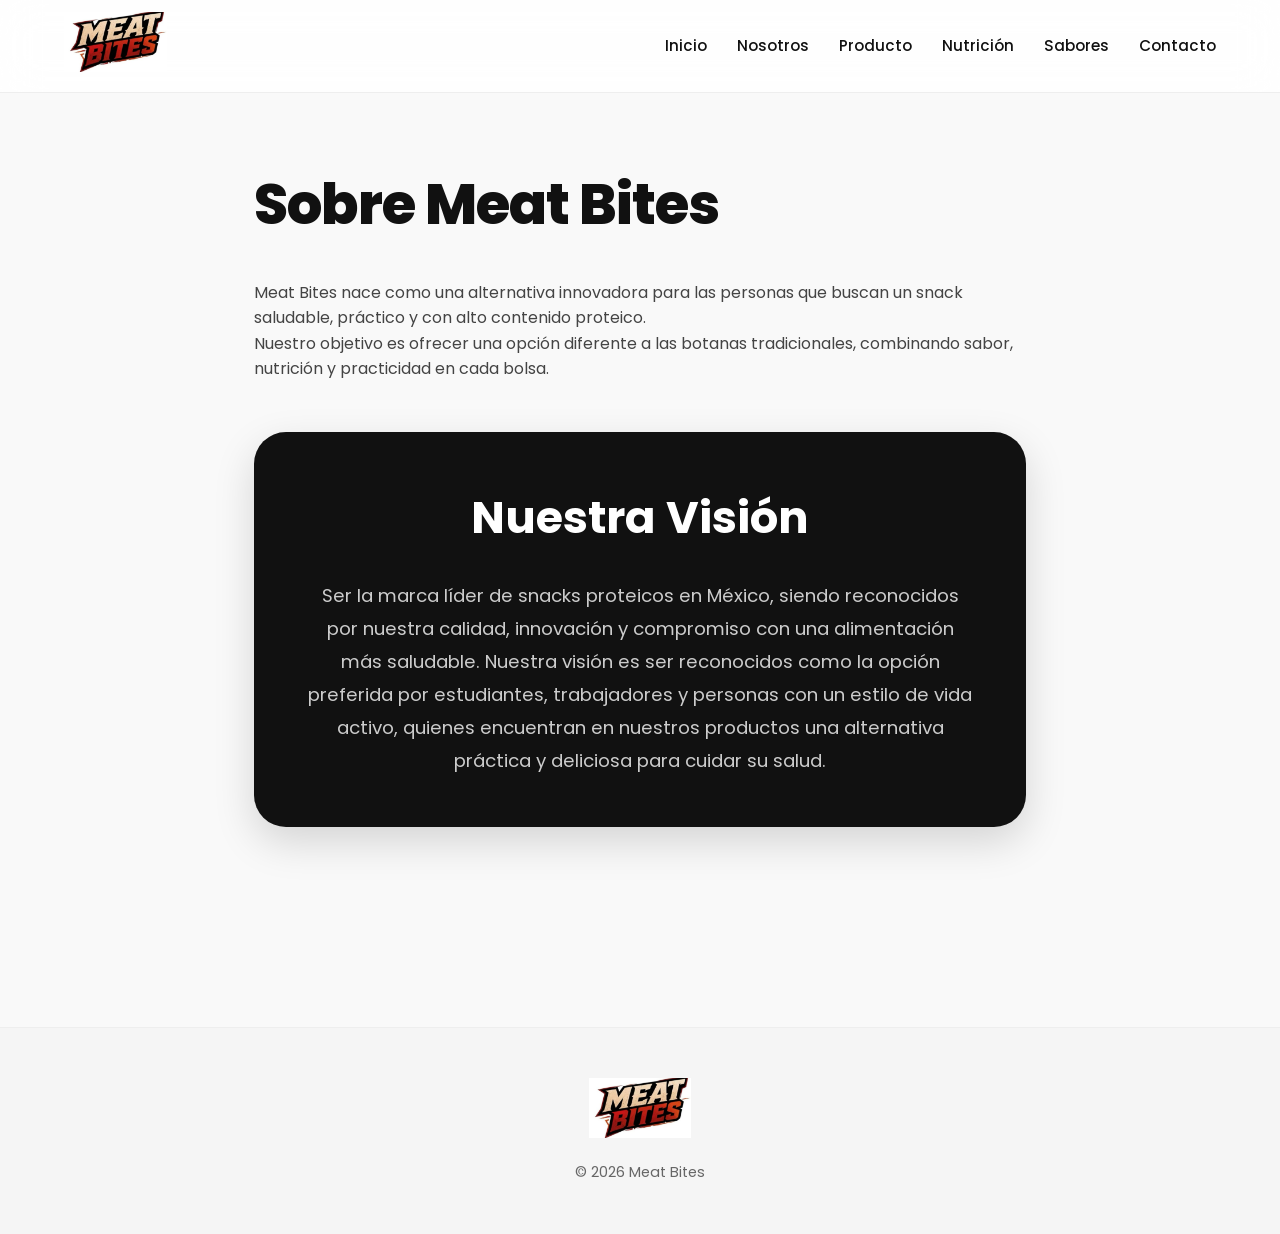
==== nosotros.html @ 0885909f "Se agregaron los cambios" ====
<!DOCTYPE html>
<html lang="es">
<head>
    <meta charset="UTF-8">
    <meta name="viewport" content="width=device-width, initial-scale=1.0">
    <title>Nosotros | Meat Bites</title>
    <link rel="stylesheet" href="style.css">
    <link href="https://fonts.googleapis.com/css2?family=Poppins:wght@300;400;500;600;700;800&display=swap" rel="stylesheet">
</head>
<body>

    <header>
        <nav>
            <div class="logo">
                <img src="logo.png" alt="Meat Bites">
            </div>
            <ul>
                <li><a href="index.html">Inicio</a></li>
                <li><a href="nosotros.html">Nosotros</a></li>
                <li><a href="producto.html">Producto</a></li>
                <li><a href="nutricion.html">Nutrición</a></li>
                <li><a href="sabores.html">Sabores</a></li>
                <li><a href="contacto.html">Contacto</a></li>
            </ul>
        </nav>
    </header>

    <main class="page">
        <h1>Sobre Meat Bites</h1>
        <p>Meat Bites nace como una alternativa innovadora para las personas que buscan un snack saludable, práctico y con alto contenido proteico.</p>
        <p>Nuestro objetivo es ofrecer una opción diferente a las botanas tradicionales, combinando sabor, nutrición y practicidad en cada bolsa.</p>
        
        <div class="vision">
            <h2>Nuestra Visión</h2>
            <p>Ser la marca líder de snacks proteicos en México, siendo reconocidos por nuestra calidad, innovación y compromiso con una alimentación más saludable. Nuestra visión es ser reconocidos como la opción preferida por estudiantes, trabajadores y personas con un estilo de vida activo, quienes encuentran en nuestros productos una alternativa práctica y deliciosa para cuidar su salud. </p>
        </div>
    </main>

    <footer>
        <img src="logo.png" alt="logo">
        <p>© 2026 Meat Bites</p>
    </footer>

</body>
</html>
---- style.css ----
@import url('https://fonts.googleapis.com/css2?family=Poppins:wght@300;400;500;600;700;800&display=swap');

:root {
    --primary: #d92323;
    --primary-hover: #b51c1c;
    --dark: #111111;
    --text: #444444;
    --light-bg: #f9f9f9;
    --card-bg: #ffffff;
    --border: #eeeeee;
    --shadow: rgba(0, 0, 0, 0.05);
    --transition: all 0.3s cubic-bezier(0.25, 0.8, 0.25, 1);
}

*{
    margin: 0;
    padding: 0;
    box-sizing: border-box;
    font-family: 'Poppins', sans-serif;
}

html{
    scroll-behavior: smooth;
}

body{
    background: var(--light-bg);
    color: var(--text);
    line-height: 1.6;
}

/* ===================== */
/* CABEZA */
/* ===================== */

header{
    position: fixed;
    top: 0;
    width: 100%;
    z-index: 1000;
    background: rgba(255, 255, 255, 0.85);
    backdrop-filter: blur(20px);
    -webkit-backdrop-filter: blur(20px);
    border-bottom: 1px solid var(--border);
}

nav{
    max-width: 1300px;
    margin: auto;
    padding: 12px 5%;
    display: flex;
    justify-content: space-between;
    align-items: center;
}

.logo img{
    height: 60px;
    width: auto;
    object-fit: contain;
    transition: var(--transition);
}

nav ul{
    display: flex;
    list-style: none;
    gap: 30px;
}

nav ul li a{
    text-decoration: none;
    color: var(--dark);
    font-weight: 500;
    font-size: 0.95rem;
    transition: var(--transition);
    position: relative;
    padding: 5px 0;
}

nav ul li a::after {
    content: '';
    position: absolute;
    bottom: 0;
    left: 0;
    width: 0;
    height: 2px;
    background: var(--primary);
    transition: var(--transition);
}

nav ul li a:hover::after {
    width: 100%;
}

nav ul li a:hover{
    color: var(--primary);
}

/* ===================== */
/* HERO */
/* ===================== */

.hero{
    min-height: 90vh;
    background: radial-gradient(circle at cubic-bezier(0.1, 0, 0, 1), #ffffff 0%, #f4f4f4 100%);
    display: flex;
    justify-content: center;
    align-items: center;
    text-align: center;
    padding: 140px 20px 80px;
}

.hero-content{
    max-width: 800px;
}

.hero h1{
    font-size: 4.5rem;
    font-weight: 800;
    color: var(--dark);
    line-height: 1.1;
    margin-bottom: 20px;
    letter-spacing: -1px;
}

.hero p{
    font-size: 1.4rem;
    color: var(--text);
    margin-bottom: 40px;
    font-weight: 300;
}

.btn{
    display: inline-block;
    padding: 16px 40px;
    background: var(--primary);
    color: white;
    text-decoration: none;
    border-radius: 50px;
    font-weight: 600;
    letter-spacing: 0.5px;
    box-shadow: 0 8px 25px rgba(217, 35, 35, 0.2);
    transition: var(--transition);
}

.btn:hover{
    background: var(--primary-hover);
    transform: translateY(-3px);
    box-shadow: 0 12px 30px rgba(217, 35, 35, 0.3.5);
}

/* ===================== */
/* ESTADISTICAS */
/* ===================== */

.stats{
    max-width: 1200px;
    margin: -50px auto 0;
    padding: 0 5%;
    display: grid;
    grid-template-columns: repeat(4, 1fr);
    gap: 25px;
    position: relative;
    z-index: 10;
}

.stat{
    background: var(--card-bg);
    border-radius: 24px;
    padding: 35px 20px;
    text-align: center;
    box-shadow: 0 10px 40px rgba(0,0,0,0.04);
    border: 1px solid rgba(0,0,0,0.01);
    transition: var(--transition);
}

.stat:hover{
    transform: translateY(-8px);
    box-shadow: 0 15px 40px rgba(0,0,0,0.08);
}

.stat h2{
    font-size: 3.2rem;
    font-weight: 800;
    color: var(--primary);
    margin-bottom: 5px;
    letter-spacing: -1px;
}

.stat p{
    color: var(--text);
    font-weight: 500;
    font-size: 0.95rem;
}

/* ===================== */
/* SOBRE NOSOTROS */
/* ===================== */

.about{
    padding: 120px 5%;
    background: transparent;
}

.container{
    max-width: 1000px;
    margin: auto;
    text-align: center;
}

.text h2, .vision h2{
    font-size: 2.8rem;
    color: var(--dark);
    margin-bottom: 25px;
    font-weight: 700;
}

.text p, .vision p{
    color: var(--text);
    font-size: 1.15rem;
    line-height: 1.8;
    margin-bottom: 35px;
}

.btn-outline{
    display: inline-block;
    text-decoration: none;
    border: 2px solid var(--primary);
    color: var(--primary);
    padding: 14px 35px;
    border-radius: 50px;
    font-weight: 600;
    transition: var(--transition);
}

.btn-outline:hover{
    background: var(--primary);
    color: white;
    box-shadow: 0 8px 25px rgba(217, 35, 35, 0.15);
}

/* ===================== */
/* CARTAS */
/* ===================== */

.flavors{
    padding: 100px 5% 120px;
}

.flavors h2{
    font-size: 2.8rem;
    margin-bottom: 50px;
    text-align: center;
    color: var(--dark);
}

.cards{
    display: flex;
    justify-content: center;
    gap: 30px;
    flex-wrap: wrap;
    max-width: 1200px;
    margin: auto;
}

.card{
    flex: 1;
    min-width: 280px;
    max-width: 400px;
    background: var(--card-bg);
    padding: 45px 35px;
    border-radius: 24px;
    box-shadow: 0 10px 40px var(--shadow);
    border: 1px solid rgba(0,0,0,0.02);
    transition: var(--transition);
}

.card:hover{
    transform: translateY(-10px);
    box-shadow: 0 20px 45px rgba(0, 0, 0, 0.08);
}

.card h2, .card h3{
    font-size: 1.8rem;
    margin-bottom: 15px;
    color: var(--dark);
}

.card p{
    color: var(--text);
    font-size: 1rem;
    line-height: 1.6;
}

/* ===================== */
/* DISEÑO INTERNO DE PAGINA */
/* ===================== */

.page{
    max-width: 900px;
    margin: auto;
    padding: 160px 5% 120px;
}

.page h1{
    font-size: 3.5rem;
    font-weight: 800;
    color: var(--dark);
    margin-bottom: 30px;
    letter-spacing: -1px;
}

.features{
    margin-top: 50px;
    display: grid;
    grid-template-columns: repeat(2, 1fr);
    gap: 25px;
}

.feature{
    background: var(--card-bg);
    padding: 35px;
    border-radius: 20px;
    box-shadow: 0 5px 25px var(--shadow);
    border-left: 4px solid var(--primary);
    transition: var(--transition);
}

.feature:hover{
    transform: translateX(5px);
    box-shadow: 0 10px 30px var(--shadow);
}

.feature h3{
    color: var(--dark);
    font-size: 1.2rem;
}

.vision {
    margin-top: 50px;
    background: var(--dark);
    color: white;
    padding: 50px;
    border-radius: 32px;
    text-align: center;
    box-shadow: 0 15px 40px rgba(0,0,0,0.15);
}

.vision h2 { color: white; }
.vision p { color: #ccc; margin-bottom: 0; }

table{
    width: 100%;
    border-collapse: separate;
    border-spacing: 0;
    margin-top: 40px;
    background: var(--card-bg);
    border-radius: 16px;
    overflow: hidden;
    box-shadow: 0 10px 30px var(--shadow);
}

th{
    background: var(--dark);
    color: white;
    font-weight: 600;
    text-transform: uppercase;
    font-size: 0.85rem;
    letter-spacing: 1px;
}

th, td{
    padding: 20px;
    text-align: left;
    border-bottom: 1px solid var(--border);
}

tr:last-child td {
    border-bottom: none;
}

tr:nth-child(even) td {
    background: #fafafa;
}

/* ===================== */
/* CONTACTO */
/* ===================== */

.page:has(.contact-grid) {
    max-width: 1100px;
}

.contact-grid{
    display: grid;
    grid-template-columns: 1fr 1.2fr;
    gap: 50px;
    margin-top: 40px;
}

/* Columna de tarjetas informativas */
.contact-details {
    display: grid;
    grid-template-columns: 1fr;
    gap: 20px;
}

.contact-grid div:not(.contact-details) {
    background: var(--card-bg);
    padding: 30px;
    border-radius: 20px;
    box-shadow: 0 5px 25px var(--shadow);
}

.contact-grid h3{
    margin-bottom: 8px;
    font-size: 1.1rem;
    color: var(--dark);
}

.contact-grid p {
    margin-bottom: 0;
    font-size: 1rem;
}

form{
    background: var(--card-bg);
    padding: 40px;
    border-radius: 28px;
    box-shadow: 0 15px 45px var(--shadow);
    display: flex;
    flex-direction: column;
    gap: 20px;
}

input, textarea{
    width: 100%;
    padding: 16px 20px;
    border: 1px solid #e0e0e0;
    background: #fcfcfc;
    border-radius: 12px;
    font-size: 0.95rem;
    color: var(--dark);
    transition: var(--transition);
}

input:focus, textarea:focus{
    outline: none;
    border-color: var(--primary);
    background: white;
    box-shadow: 0 0 0 4px rgba(217, 35, 35, 0.1);
}

textarea{
    min-height: 140px;
    resize: vertical;
}

button{
    background: var(--primary);
    color: white;
    border: none;
    padding: 16px;
    border-radius: 12px;
    cursor: pointer;
    font-size: 1rem;
    font-weight: 600;
    transition: var(--transition);
    box-shadow: 0 5px 15px rgba(217, 35, 35, 0.15);
}

button:hover{
    background: var(--primary-hover);
    transform: translateY(-2px);
    box-shadow: 0 8px 20px rgba(217, 35, 35, 0.25);
}

/* ===================== */
/* COMIDA */
/* ===================== */

footer{
    background: #f5f5f5;
    text-align: center;
    padding: 50px 20px;
    margin-top: 80px;
    border-top: 1px solid var(--border);
}

footer img{
    height: 60px; 
    width: auto;
    object-fit: contain;
    margin-bottom: 15px;
}

footer p{
    color: #666666;
    font-size: 0.9rem;
}

/* ===================== */
/* DISEÑO RESPONSIVO */
/* ===================== */

@media(max-width:1024px){
    .stats{
        grid-template-columns: repeat(2, 1fr);
        margin-top: 0;
        padding: 50px 5% 0;
    }
    
    .contact-grid {
        grid-template-columns: 1fr;
        gap: 40px;
    }
}

@media(max-width:768px){
    nav{
        flex-direction: column;
        gap: 15px;
        padding: 15px 5%;
    }

    nav ul{
        gap: 20px;
        flex-wrap: wrap;
        justify-content: center;
    }

    .hero h1{
        font-size: 3rem;
    }

    .page h1{
        font-size: 2.6rem;
    }

    .features{
        grid-template-columns: 1fr;
    }

    .stats{
        grid-template-columns: 1fr;
    }
    
    .vision {
        padding: 35px 20px;
    }
}

/* ===================== */
/* GALERÍA DE PRODUCTOS */
/* ===================== */

.product-gallery {
    display: grid;
    grid-template-columns: repeat(2, 1fr);
    gap: 30px;
    margin: 40px 0 60px;
}

.product-item {
    background: var(--card-bg);
    border-radius: 24px;
    overflow: hidden;
    box-shadow: 0 10px 40px var(--shadow);
    transition: var(--transition);
    border: 1px solid rgba(0,0,0,0.01);
}

.product-item:hover {
    transform: translateY(-8px);
    box-shadow: 0 20px 45px rgba(0, 0, 0, 0.08);
}

.product-item img {
    width: 100%;
    height: 350px;
    object-fit: cover; /* Esto hace que la foto se recorte perfectamente al espacio sin deformarse */
    display: block;
    background-color: #f0f0f0; /* Color gris de fondo mientras carga la imagen */
}

.product-info {
    padding: 30px;
}

.product-info h3 {
    font-size: 1.5rem;
    color: var(--dark);
    margin-bottom: 10px;
}

.product-info p {
    font-size: 0.95rem;
    color: var(--text);
    margin-bottom: 0;
    line-height: 1.6;
}

/* Responsive para celulares */
@media(max-width: 768px) {
    .product-gallery {
        grid-template-columns: 1fr; /* En celulares se pone una imagen arriba de la otra */
        gap: 20px;
    }
    
    .product-item img {
        height: 280px; /* Reducimos un poco la altura en pantallas chicas */
    }
}
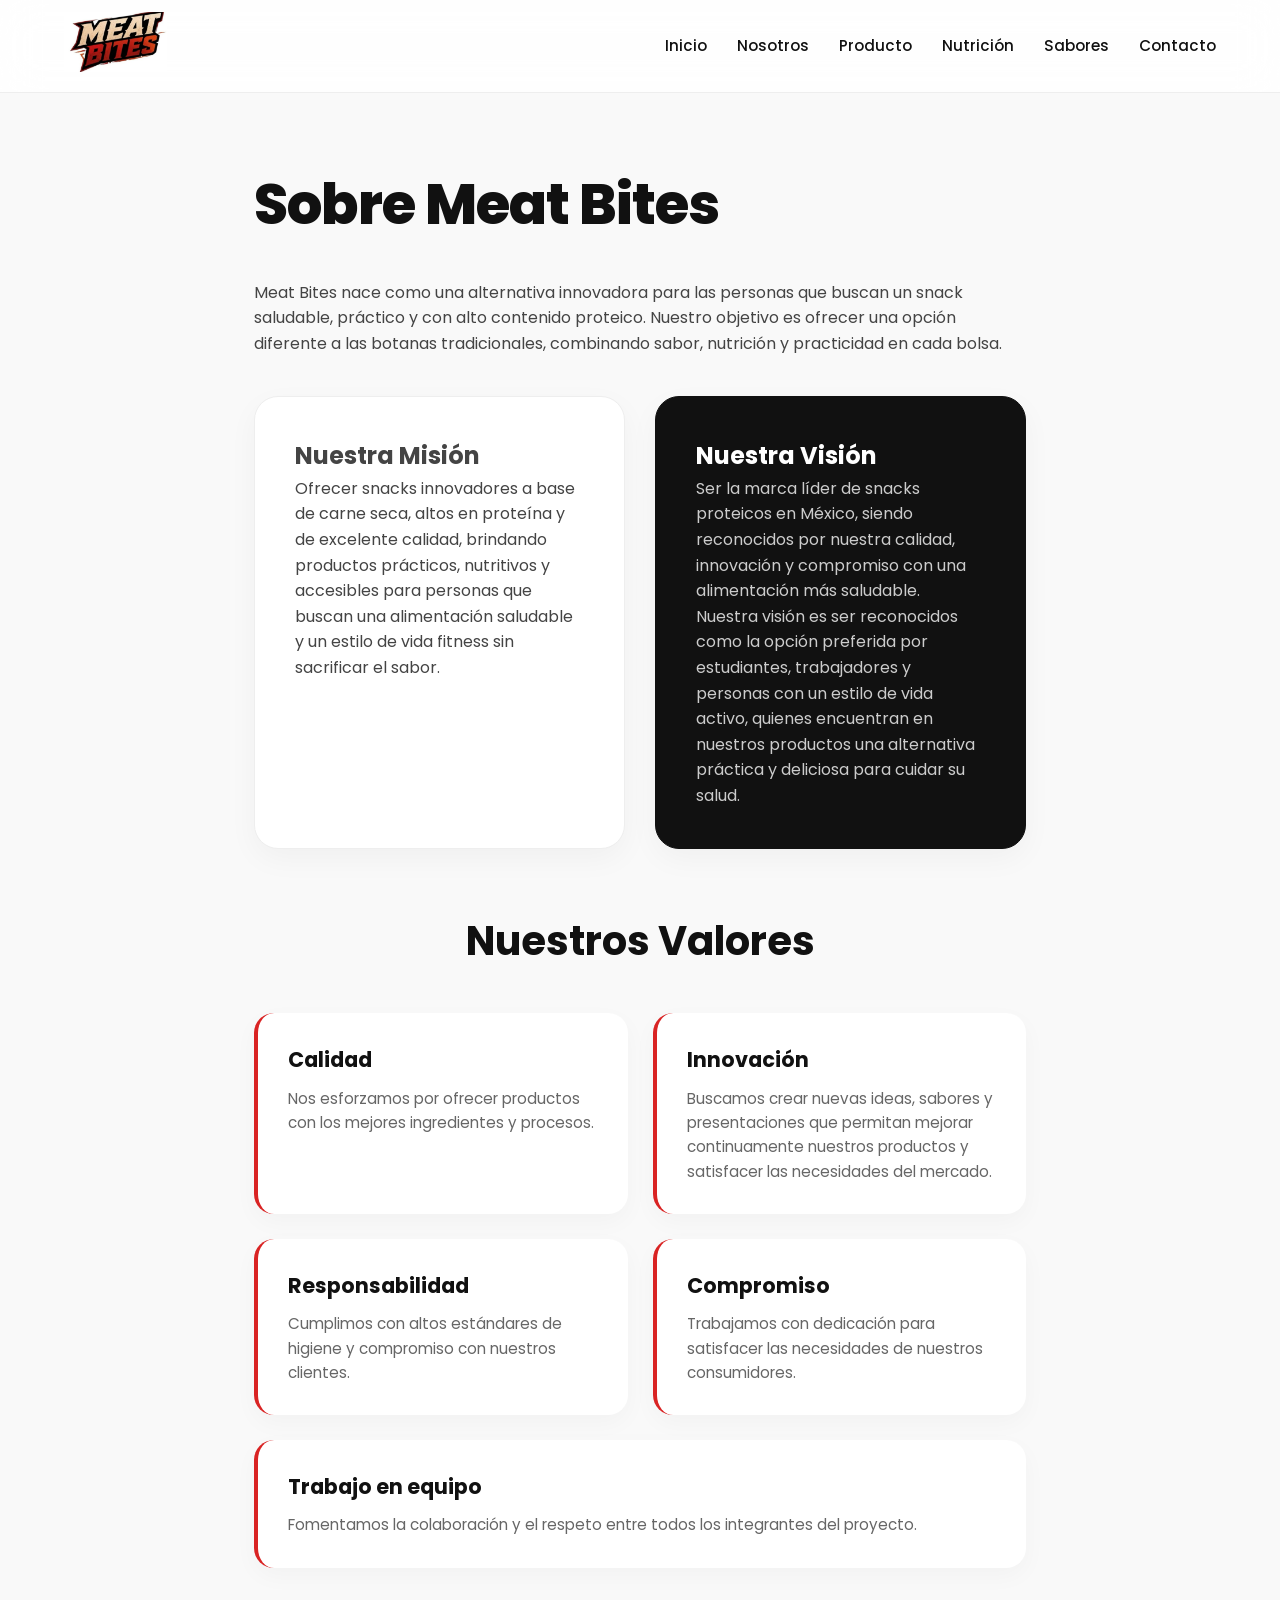
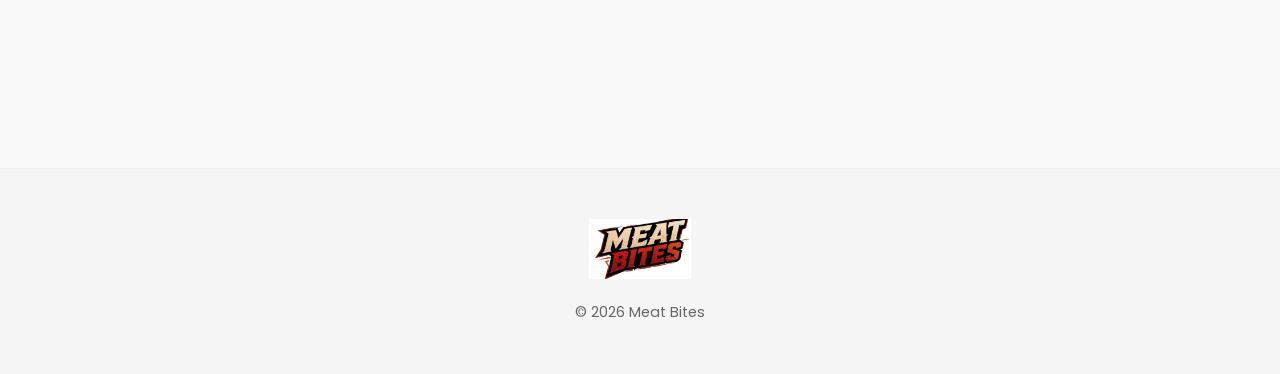
==== commit 685bfc00: "agregar nuevos cambios" ====
--- a/nosotros.html
+++ b/nosotros.html
@@ -5,6 +5,7 @@
     <meta name="viewport" content="width=device-width, initial-scale=1.0">
     <title>Nosotros | Meat Bites</title>
     <link rel="stylesheet" href="style.css">
+    <link rel="icon" type="image/png" href="logo.png">
     <link href="https://fonts.googleapis.com/css2?family=Poppins:wght@300;400;500;600;700;800&display=swap" rel="stylesheet">
 </head>
 <body>
@@ -27,12 +28,43 @@
 
     <main class="page">
         <h1>Sobre Meat Bites</h1>
-        <p>Meat Bites nace como una alternativa innovadora para las personas que buscan un snack saludable, práctico y con alto contenido proteico.</p>
-        <p>Nuestro objetivo es ofrecer una opción diferente a las botanas tradicionales, combinando sabor, nutrición y practicidad en cada bolsa.</p>
+        <p>Meat Bites nace como una alternativa innovadora para las personas que buscan un snack saludable, práctico y con alto contenido proteico. Nuestro objetivo es ofrecer una opción diferente a las botanas tradicionales, combinando sabor, nutrición y practicidad en cada bolsa.</p>
         
-        <div class="vision">
-            <h2>Nuestra Visión</h2>
-            <p>Ser la marca líder de snacks proteicos en México, siendo reconocidos por nuestra calidad, innovación y compromiso con una alimentación más saludable. Nuestra visión es ser reconocidos como la opción preferida por estudiantes, trabajadores y personas con un estilo de vida activo, quienes encuentran en nuestros productos una alternativa práctica y deliciosa para cuidar su salud. </p>
+        <div class="mv-grid">
+            <div class="mv-box">
+                <h2>Nuestra Misión</h2>
+                <p>Ofrecer snacks innovadores a base de carne seca, altos en proteína y de excelente calidad, brindando productos prácticos, nutritivos y accesibles para personas que buscan una alimentación saludable y un estilo de vida fitness sin sacrificar el sabor.</p>
+            </div>
+            <div class="mv-box highlighted">
+                <h2>Nuestra Visión</h2>
+                <p>Ser la marca líder de snacks proteicos en México, siendo reconocidos por nuestra calidad, innovación y compromiso con una alimentación más saludable. Nuestra visión es ser reconocidos como la opción preferida por estudiantes, trabajadores y personas con un estilo de vida activo, quienes encuentran en nuestros productos una alternativa práctica y deliciosa para cuidar su salud.</p>
+            </div>
+        </div>
+
+        <div class="valores-section">
+            <h2>Nuestros Valores</h2>
+            <div class="valores-grid">
+                <div class="valor-card">
+                    <h3>Calidad</h3>
+                    <p>Nos esforzamos por ofrecer productos con los mejores ingredientes y procesos.</p>
+                </div>
+                <div class="valor-card">
+                    <h3>Innovación</h3>
+                    <p>Buscamos crear nuevas ideas, sabores y presentaciones que permitan mejorar continuamente nuestros productos y satisfacer las necesidades del mercado.</p>
+                </div>
+                <div class="valor-card">
+                    <h3>Responsabilidad</h3>
+                    <p>Cumplimos con altos estándares de higiene y compromiso con nuestros clientes.</p>
+                </div>
+                <div class="valor-card">
+                    <h3>Compromiso</h3>
+                    <p>Trabajamos con dedicación para satisfacer las necesidades de nuestros consumidores.</p>
+                </div>
+                <div class="valor-card full-width">
+                    <h3>Trabajo en equipo</h3>
+                    <p>Fomentamos la colaboración y el respeto entre todos los integrantes del proyecto.</p>
+                </div>
+            </div>
         </div>
     </main>
 
--- a/style.css
+++ b/style.css
@@ -609,4 +609,95 @@
     .product-item img {
         height: 280px; /* Reducimos un poco la altura en pantallas chicas */
     }
+}
+
+/* ===================== */
+/* SECCIÓN NOSOTROS (MISION, VISION, VALORES) */
+/* ===================== */
+
+.mv-grid {
+    display: grid;
+    grid-template-columns: repeat(2, 1fr);
+    gap: 30px;
+    margin: 40px 0 60px;
+}
+
+.mv-box {
+    background: var(--card-bg, #ffffff);
+    padding: 40px;
+    border-radius: 24px;
+    box-shadow: 0 10px 30px rgba(0,0,0,0.04);
+    border: 1px solid #eeeeee;
+}
+
+.mv-box.highlighted {
+    background: #111111;
+    border-color: #111111;
+}
+
+.mv-box.highlighted h2 {
+    color: #ffffff;
+}
+
+.mv-box.highlighted p {
+    color: #cccccc;
+}
+
+.valores-section {
+    margin-top: 60px;
+}
+
+.valores-section h2 {
+    font-size: 2.5rem;
+    text-align: center;
+    margin-bottom: 40px;
+    color: #111111;
+}
+
+.valores-grid {
+    display: grid;
+    grid-template-columns: repeat(2, 1fr);
+    gap: 25px;
+}
+
+.valor-card {
+    background: var(--card-bg, #ffffff);
+    padding: 30px;
+    border-radius: 20px;
+    box-shadow: 0 8px 25px rgba(0,0,0,0.03);
+    border-left: 4px solid #d92323; /* Detalle de línea roja de la marca */
+    transition: .3s;
+}
+
+.valor-card:hover {
+    transform: translateY(-4px);
+    box-shadow: 0 12px 30px rgba(0,0,0,0.07);
+}
+
+.valor-card h3 {
+    font-size: 1.3rem;
+    color: #111111;
+    margin-bottom: 10px;
+}
+
+.valor-card p {
+    font-size: 0.95rem;
+    color: #666666;
+    margin-bottom: 0;
+    line-height: 1.6;
+}
+
+/* El último valor se estira para balancear el diseño */
+.valor-card.full-width {
+    grid-column: span 2;
+}
+
+/* Ajustes para celulares */
+@media(max-width: 768px) {
+    .mv-grid, .valores-grid {
+        grid-template-columns: 1fr;
+    }
+    .valor-card.full-width {
+        grid-column: span 1;
+    }
 }
